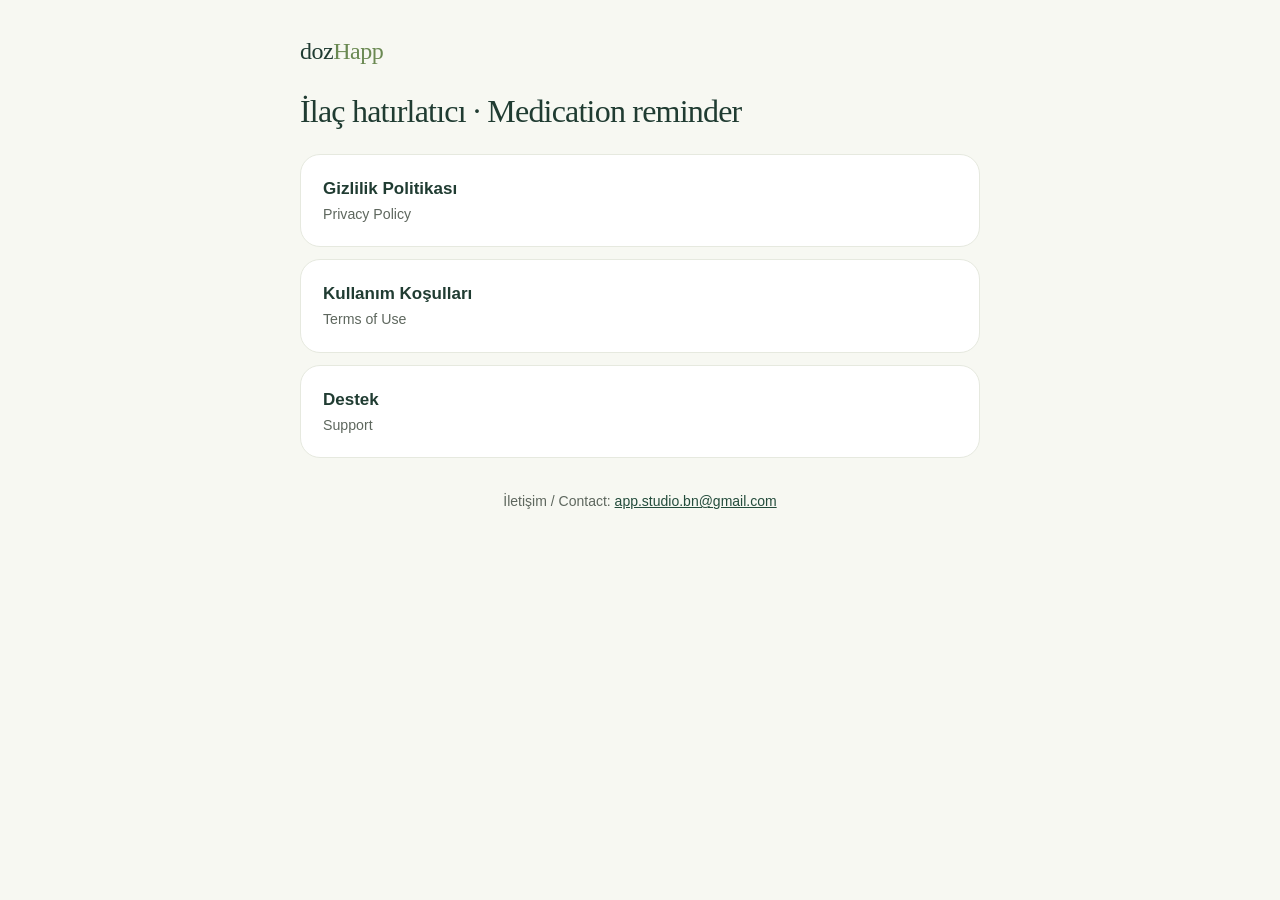
==== index.html @ 76ae60f5 "Publish dozHapp legal and support pages" ====
<!doctype html>
<html lang="tr">
<head>
  <meta charset="utf-8">
  <meta name="viewport" content="width=device-width, initial-scale=1">
  <title>dozHapp</title>
  <meta name="description" content="dozHapp ilaç hatırlatıcısı: gizlilik politikası, kullanım koşulları ve destek.">
  <link rel="stylesheet" href="legal.css">
</head>
<body>
<main>
  <a class="brand" href="./">doz<span>Happ</span></a>
  <h1 style="margin-top:20px">İlaç hatırlatıcı · Medication reminder</h1>
  <div class="cards">
    <a href="privacy/">Gizlilik Politikası<small>Privacy Policy</small></a>
    <a href="terms/">Kullanım Koşulları<small>Terms of Use</small></a>
    <a href="support/">Destek<small>Support</small></a>
  </div>
  <footer>İletişim / Contact: <a href="mailto:app.studio.bn@gmail.com">app.studio.bn@gmail.com</a></footer>
</main>
</body>
</html>
---- legal.css ----
:root {
  --background: #F7F8F2;
  --surface: #FFFFFF;
  --ink: #203C32;
  --muted: #5E675E;
  --green: #244C3C;
  --line: #E6E9DF;
  --soft: #EFF2E9;
}

* { box-sizing: border-box; }

html { -webkit-text-size-adjust: 100%; }

body {
  margin: 0;
  background: var(--background);
  color: var(--ink);
  font: 17px/1.65 -apple-system, BlinkMacSystemFont, "Segoe UI", Roboto, "Helvetica Neue", Arial, sans-serif;
}

main {
  max-width: 720px;
  margin: 0 auto;
  padding: 32px 20px 64px;
}

.brand {
  display: inline-flex;
  align-items: baseline;
  font-family: Georgia, "Times New Roman", serif;
  font-size: 24px;
  color: var(--ink);
  text-decoration: none;
  letter-spacing: -0.5px;
}
.brand span { color: #6A8952; }

.languages {
  display: flex;
  gap: 8px;
  margin: 20px 0 8px;
}
.languages a {
  min-height: 40px;
  padding: 8px 14px;
  border-radius: 12px;
  background: var(--soft);
  color: var(--green);
  font-weight: 600;
  font-size: 15px;
  text-decoration: none;
}

article {
  margin-top: 24px;
  padding: 24px 22px;
  background: var(--surface);
  border: 1px solid var(--line);
  border-radius: 22px;
}

h1 {
  margin: 0 0 6px;
  font-family: Georgia, "Times New Roman", serif;
  font-weight: 400;
  font-size: 32px;
  line-height: 1.2;
  letter-spacing: -0.8px;
}
h2 {
  margin: 28px 0 6px;
  font-size: 19px;
  line-height: 1.35;
}
p, li { margin: 8px 0; }
ul { padding-left: 22px; }
.updated { margin: 0 0 18px; color: var(--muted); font-size: 15px; }
.summary {
  padding: 14px 16px;
  border-radius: 16px;
  background: var(--soft);
}
a { color: var(--green); }

.cards { display: grid; gap: 12px; margin-top: 24px; }
.cards a {
  display: block;
  padding: 20px 22px;
  background: var(--surface);
  border: 1px solid var(--line);
  border-radius: 20px;
  color: var(--ink);
  text-decoration: none;
  font-weight: 600;
}
.cards small { display: block; color: var(--muted); font-weight: 400; }

footer { margin-top: 32px; color: var(--muted); font-size: 14px; text-align: center; }
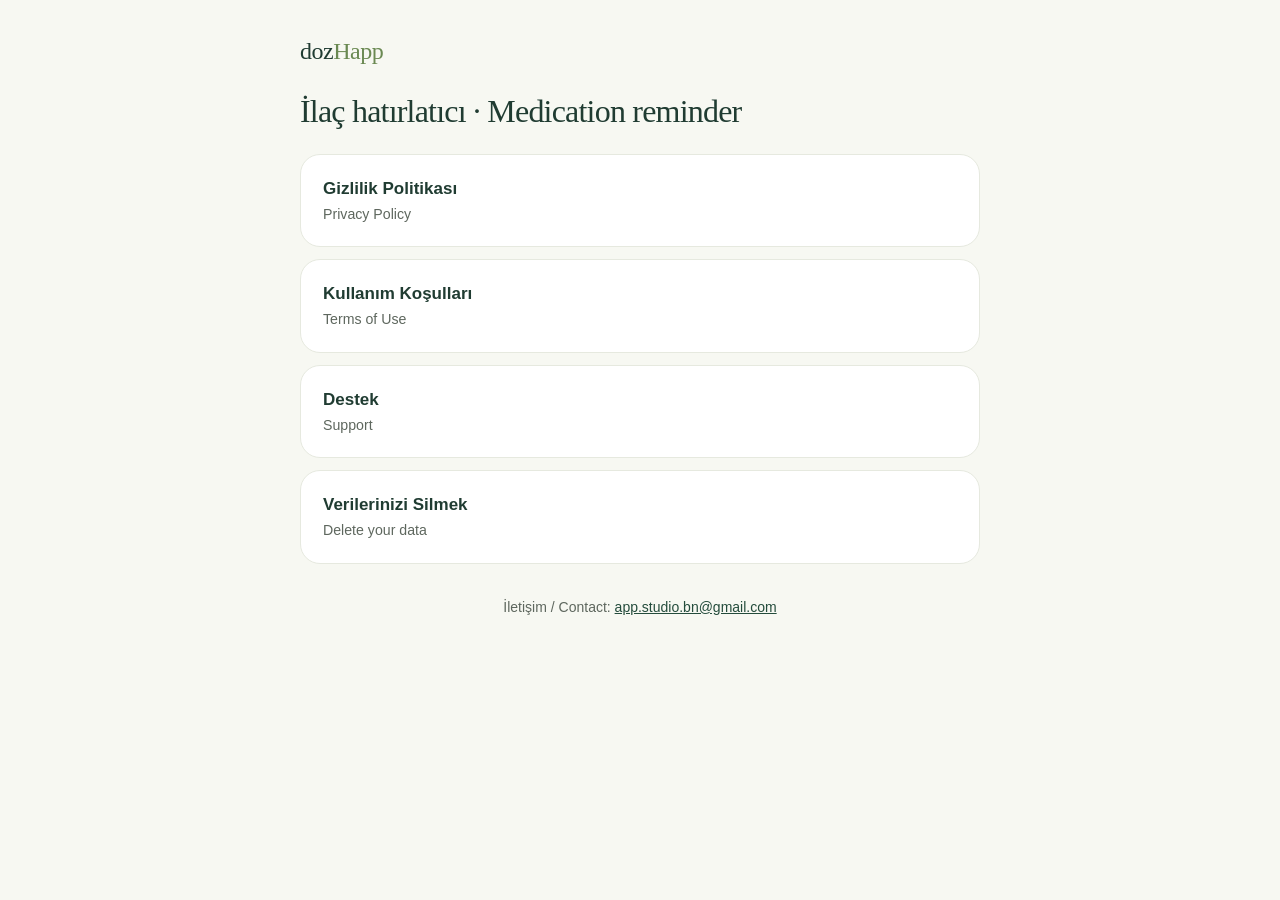
==== commit 896c8b50: "Add the data deletion page and link it (27 Nov 2026)" ====
--- a/index.html
+++ b/index.html
@@ -15,6 +15,7 @@
     <a href="privacy/">Gizlilik Politikası<small>Privacy Policy</small></a>
     <a href="terms/">Kullanım Koşulları<small>Terms of Use</small></a>
     <a href="support/">Destek<small>Support</small></a>
+    <a href="delete-data/">Verilerinizi Silmek<small>Delete your data</small></a>
   </div>
   <footer>İletişim / Contact: <a href="mailto:app.studio.bn@gmail.com">app.studio.bn@gmail.com</a></footer>
 </main>
